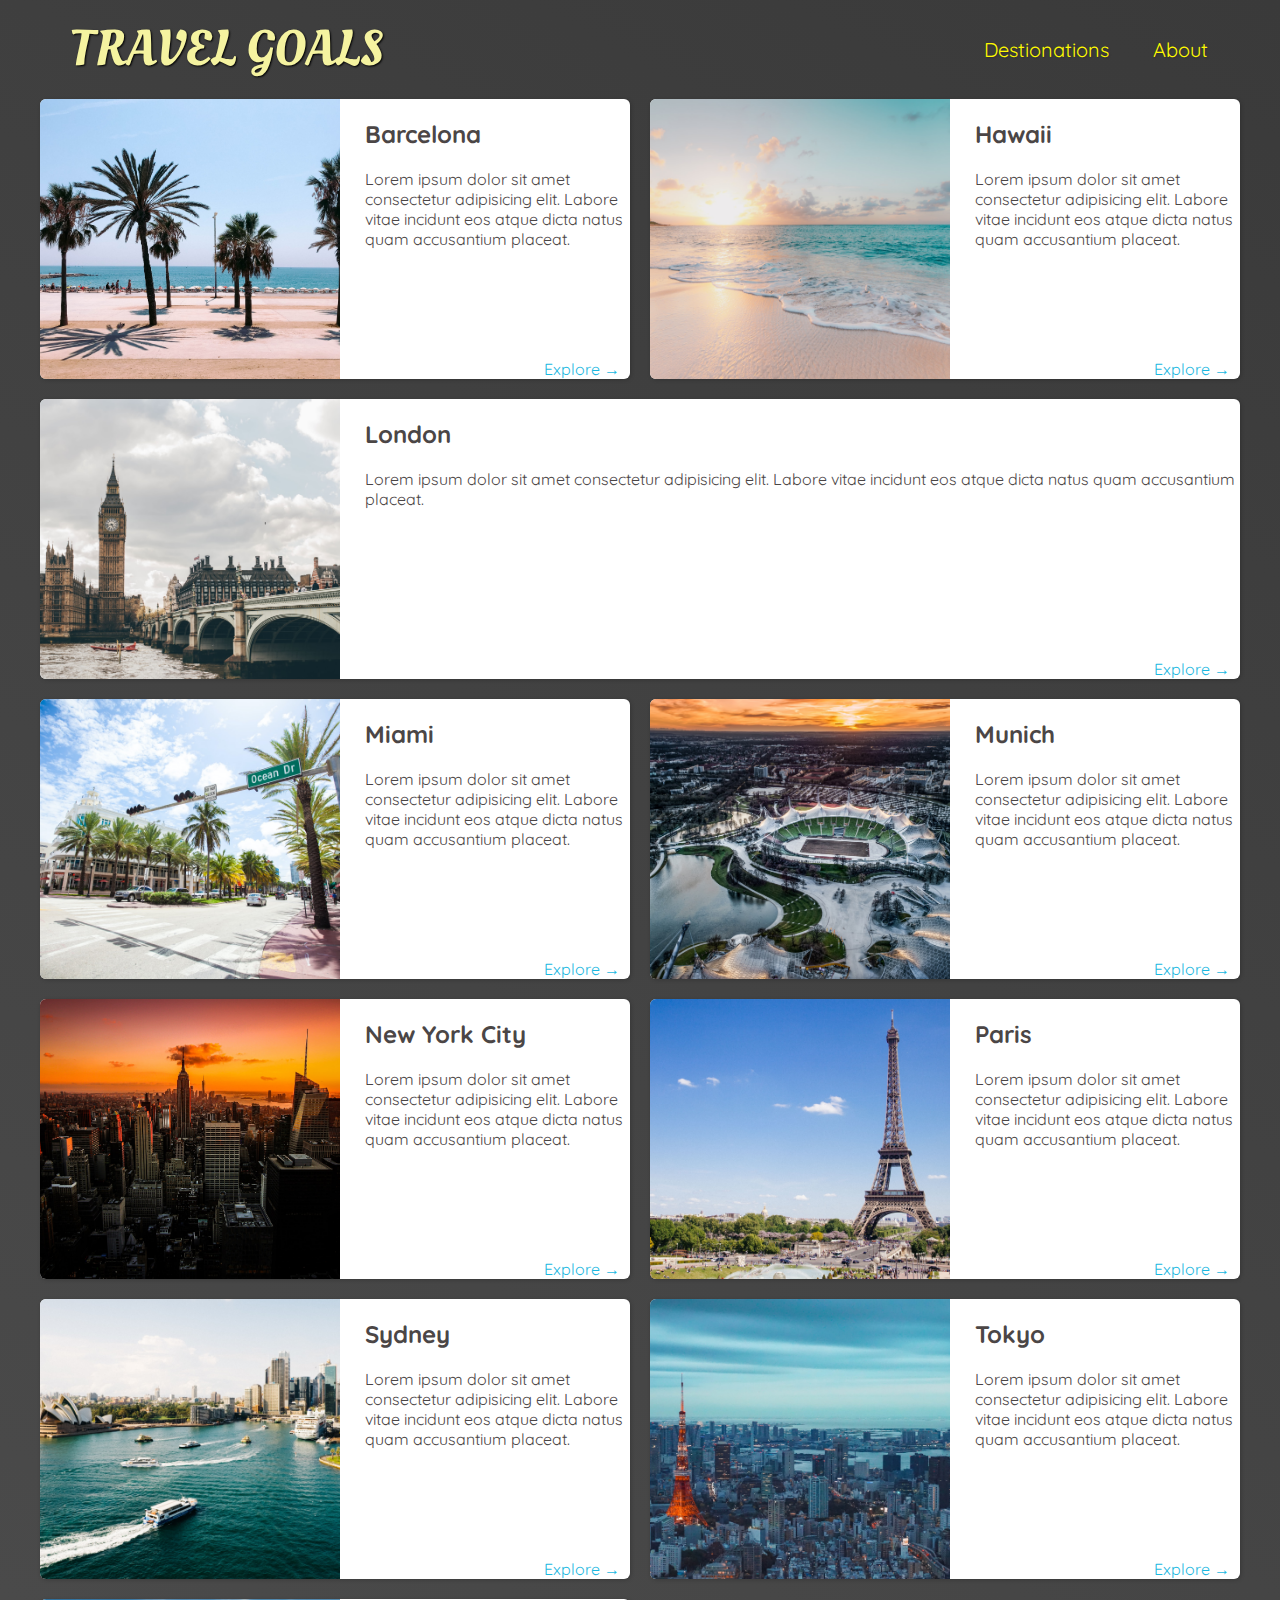
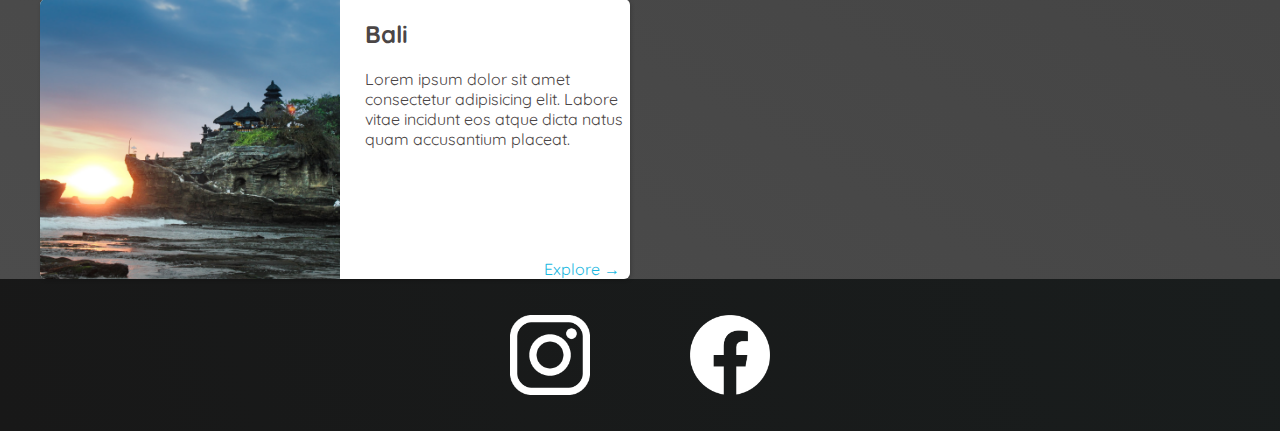
==== places.html @ cb7bf7a9 "add files day 20" ====
<!DOCTYPE html>
<html>
  <head>
    <meta charset="UTF-8" />
    <link
      href="https://fonts.googleapis.com/css2?family=Raleway:wght@700&family=Oleo+Script:wght@700&family=Quicksand:wght@300;500;700&display=swap"
      rel="stylesheet"
    />
    <link href="style/shared.css" rel="stylesheet" />
    <link href="style/places.css" rel="stylesheet" />
    <title>Travel Goals</title>
  </head>
  <body>
    <header>
      <div id="page-logo">
        <a href="index.html">Travel Goals</a>
      </div>
      <nav>
        <ul>
          <li><a href="places.html">Destionations</a></li>
          <li><a href="">About</a></li>
        </ul>
      </nav>
    </header>
    <main>
      <ul>
        <li>
          <img src="images/places/barcelona.jpg" alt="City of Barcelona" />
          <div class="item-content">
            <div>
              <h2>Barcelona</h2>
              <p>
                Lorem ipsum dolor sit amet consectetur adipisicing elit. Labore
                vitae incidunt eos atque dicta natus quam accusantium placeat.
              </p>
            </div>
            <div class="actions">
              <a href="https://en.wikipedia.org/wiki/Barcelona">Explore &#x2192</a>
            </div>
          </div>
        </li>
        <li>
          <img src="images/places/hawaii.jpg" alt="Hawaii beach" />
          <div class="item-content">
            <div>
              <h2>Hawaii</h2>
              <p>
                Lorem ipsum dolor sit amet consectetur adipisicing elit. Labore
                vitae incidunt eos atque dicta natus quam accusantium placeat.
              </p>
            </div>
            <div class="actions">
              <a href="hhttps://en.wikipedia.org/wiki/Hawaii">Explore &#x2192</a>
            </div>
          </div>
        </li>
        <li id="london">
          <img src="images/places/london.jpg" alt="London city" />
          <div class="item-content">
            <div>
              <h2>London</h2>
              <p>
                Lorem ipsum dolor sit amet consectetur adipisicing elit. Labore
                vitae incidunt eos atque dicta natus quam accusantium placeat.
              </p>
            </div>
            <div class="actions">
              <a href="https://en.wikipedia.org/wiki/London">Explore &#x2192</a>
            </div>
          </div>
        </li>
        <li>
          <img src="images/places/miami.jpg" alt="Miami streets" />
          <div class="item-content">
            <div>
              <h2>Miami</h2>
              <p>
                Lorem ipsum dolor sit amet consectetur adipisicing elit. Labore
                vitae incidunt eos atque dicta natus quam accusantium placeat.
              </p>
            </div>
            <div class="actions">
              <a href="https://en.wikipedia.org/wiki/Miami">Explore &#x2192</a>
            </div>
          </div>
        </li>
        <li>
          <img src="images/places/munich.jpg" alt="Munich football stadium" />
          <div class="item-content">
            <div>
              <h2>Munich</h2>
              <p>
                Lorem ipsum dolor sit amet consectetur adipisicing elit. Labore
                vitae incidunt eos atque dicta natus quam accusantium placeat.
              </p>
            </div>
            <div class="actions">
              <a href="https://en.wikipedia.org/wiki/Munich">Explore &#x2192</a>
            </div>
          </div>
        </li>
        <li>
          <img src="images/places/new-york-city.jpg" alt="New York City skyline" />
          <div class="item-content">
            <div>
              <h2>New York City</h2>
              <p>
                Lorem ipsum dolor sit amet consectetur adipisicing elit. Labore
                vitae incidunt eos atque dicta natus quam accusantium placeat.
              </p>
            </div>
            <div class="actions">
              <a href="https://en.wikipedia.org/wiki/New_York_City"
                >Explore &#x2192</a
              >
            </div>
          </div>
        </li>
        <li>
          <img src="images/places/paris.jpg" alt="Paris city" />
          <div class="item-content">
            <div>
              <h2>Paris</h2>
              <p>
                Lorem ipsum dolor sit amet consectetur adipisicing elit. Labore
                vitae incidunt eos atque dicta natus quam accusantium placeat.
              </p>
            </div>
            <div class="actions">
              <a href="https://en.wikipedia.org/wiki/Paris">Explore &#x2192</a>
            </div>
          </div>
        </li>
        <li>
          <img src="images/places/sydney.jpg" alt="Sydney beach" />
          <div class="item-content">
            <div>
              <h2>Sydney</h2>
              <p>
                Lorem ipsum dolor sit amet consectetur adipisicing elit. Labore
                vitae incidunt eos atque dicta natus quam accusantium placeat.
              </p>
            </div>
            <div class="actions">
              <a href="https://en.wikipedia.org/wiki/Sydney">Explore &#x2192</a>
            </div>
          </div>
        </li>
        <li>
          <img src="images/places/tokyo.jpg" alt="Tokyo skyline" />
          <div class="item-content">
            <div>
              <h2>Tokyo</h2>
              <p>
                Lorem ipsum dolor sit amet consectetur adipisicing elit. Labore
                vitae incidunt eos atque dicta natus quam accusantium placeat.
              </p>
            </div>
            <div class="actions">
              <a href="https://en.wikipedia.org/wiki/Tokyo">Explore &#x2192</a>
            </div>
          </div>
        </li>
        <li>
          <img src="images/places/bali.jpg" alt="Bali beach" />
          <div class="item-content">
            <div>
              <h2>Bali</h2>
              <p>
                Lorem ipsum dolor sit amet consectetur adipisicing elit. Labore
                vitae incidunt eos atque dicta natus quam accusantium placeat.
              </p>
            </div>
            <div class="actions">
              <a href="https://en.wikipedia.org/wiki/Bali">Explore &#x2192</a>
            </div>
          </div>
        </li>
      </ul>
    </main>
    <footer>
      <ul>
        <li>
          <a href="https://www.instagram.com">
            <img src="images/icons/insta.png" alt="Instagram"
          /></a>
        </li>
        <li>
          <a href="https://www.facebook.com">
            <img src="images/icons/facebook.png" alt="Facebook"
          /></a>
        </li>
      </ul>
    </footer>
  </body>
</html>
---- style/shared.css ----
body {
  font-family: "Quicksand", sans-serif;
  margin: 0;
}
header {
  display: flex;
  justify-content: space-between;
  align-items: center;
  padding: 15px 60px;
  position: absolute;
  width: 100%;
  top:0;
  left:0;
  box-sizing: border-box;
}
ul {
  list-style: none;
  margin: 0px;
  padding: 0px;
}
#page-logo a {
  padding: 10px;
  font-family: "Oleo Script", sans-serif;
  color: rgb(245, 243, 160);
  font-size: 50px;
  text-decoration: none;
  text-transform: uppercase;
  text-shadow: 1px 1px 2px rgb(0, 0, 0);
}

header ul {
  display: flex;
}
header li {
  margin-left: 20px;
}
header a{
  color: rgb(255, 251, 0);
  text-decoration: none;
  font-size: 20px;
  padding: 12px;
  text-shadow: 1px 1px 2px rgba(0, 0, 0, 0.2);
  border-radius: 6px;
}
header a:hover {
  color: rgb(77, 77, 77);
  background-color: rgb(255, 251, 0);
}
footer{
  background: linear-gradient(70deg, rgb(24,24,24), rgb(25,29,29));
  padding: 36px;
}
footer ul{
  display: flex;
  justify-content: center;
  /*padding: 40px;*/
}
footer li{
  width: 80px;
  height: 80px;
  margin: 0  50px;
}
footer img {
  width: 100%;
  height: 100%;
}
---- style/places.css ----
body {
  background: linear-gradient(30deg, rgb(77, 77, 77), rgb(58, 58, 58));
  color: rgb(75, 70, 70);
}

header {
  position: static;
}
main ul {
  width: 1200px;
  margin: 0 auto;
  display: grid;
  grid-template-columns: 1fr 1fr;
  row-gap: 20px;
  column-gap: 20px;
 
  
}
main li {
  display: flex;
  background-color: white;
  box-shadow: 1px 1px 4px rgba(0, 0, 0, 0.2);
  border-radius: 6px;
  overflow: hidden;
  
}

main li img {
  width: 300px;
  height: 280px;
  object-fit: cover;
}

#london {
  grid-column-start: 1;
  grid-column-end: 3;
  grid-row-start: 2;
  grid-row-end: 2;
}

.item-content {
  padding-left: 25px;
  display: flex;
  flex-direction: column;
  justify-content: space-between;
  
  
}
.actions {
  text-align: right;
}
.actions a {
  color: rgb(27, 184, 223);
  text-decoration: none;
  padding: 10px;
  border-radius: 6px;
  
}
.actions a:hover {
  background-color: rgb(114, 243, 230);
}
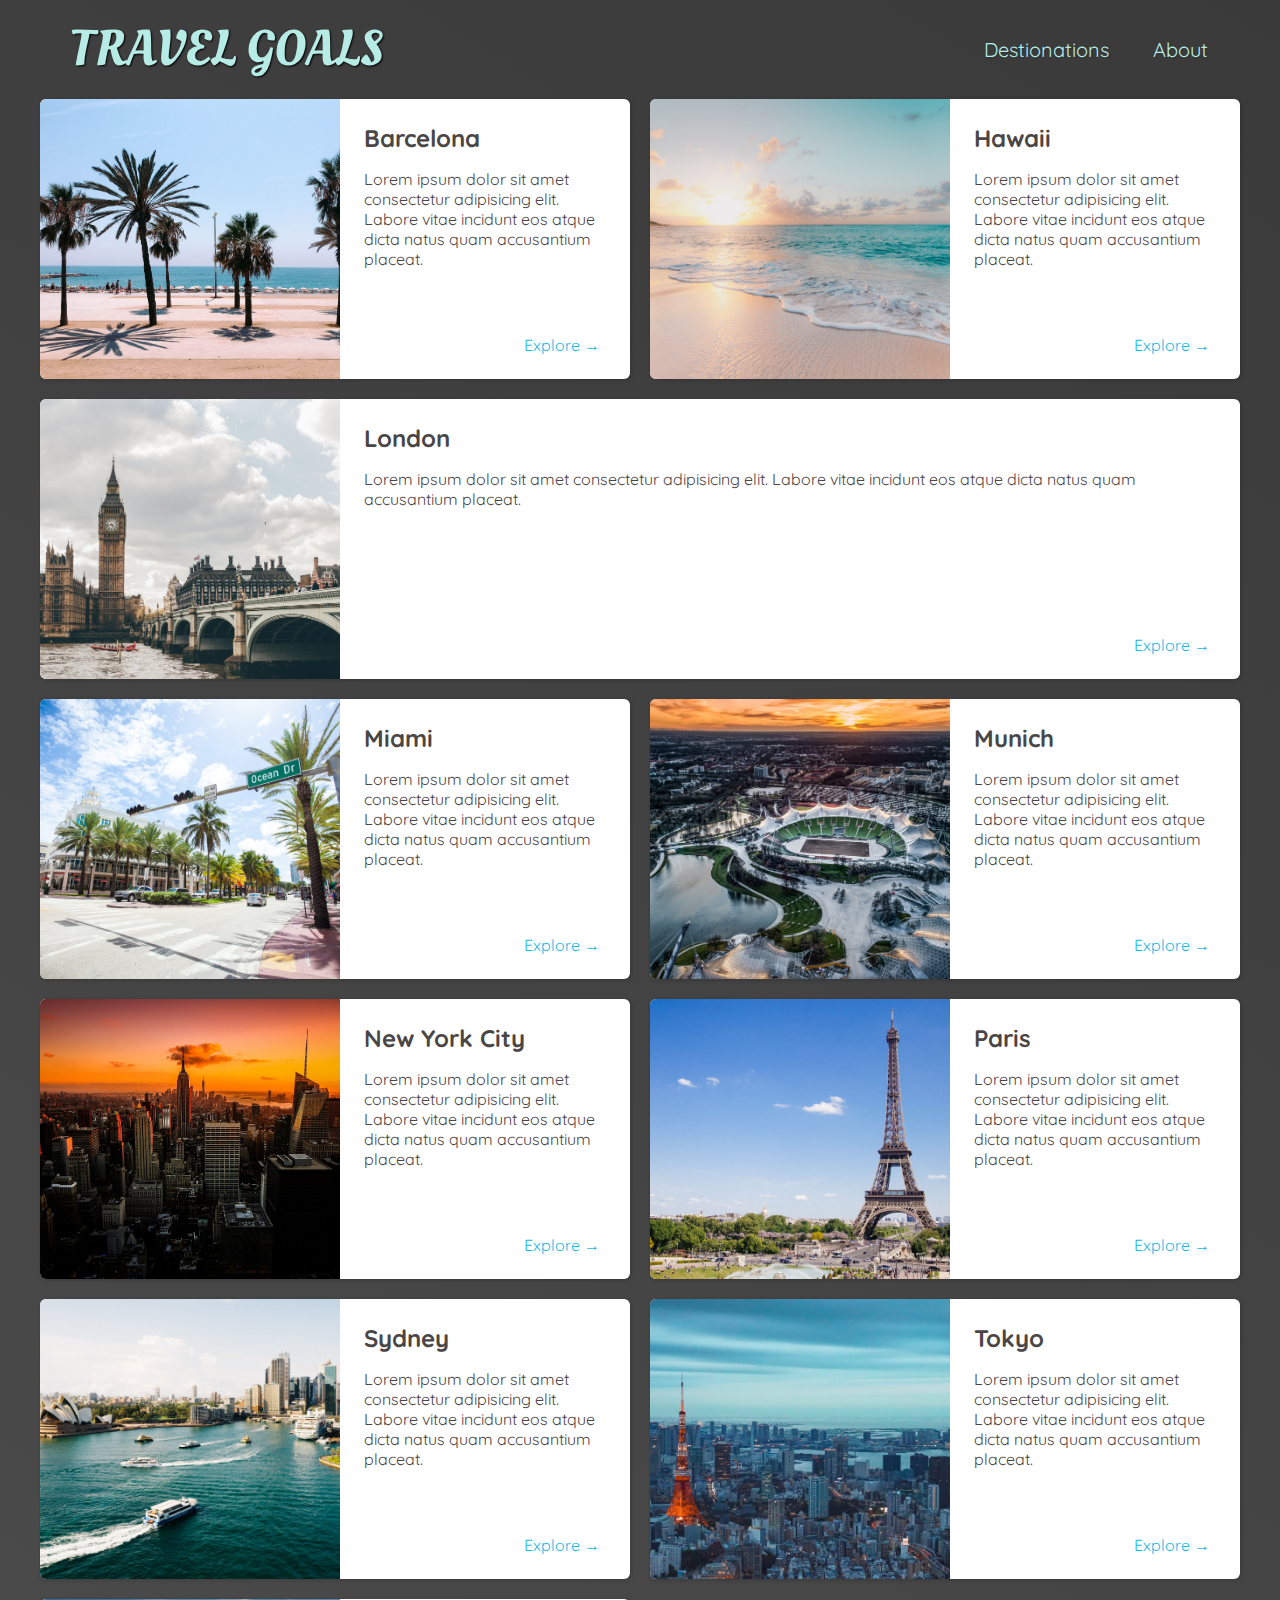
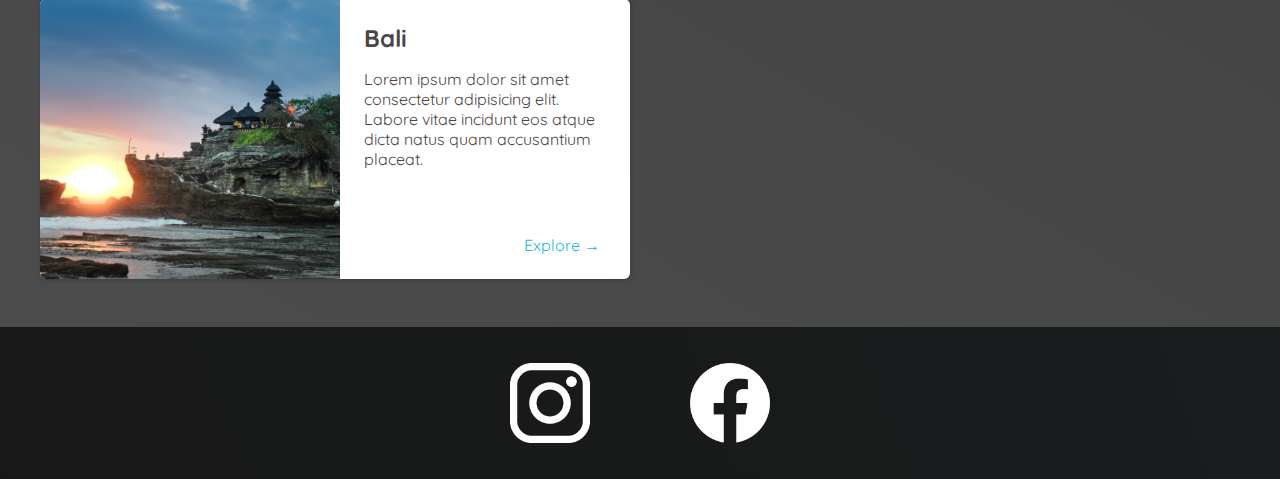
==== commit 84e052a4: "final changes" ====
--- a/places.html
+++ b/places.html
@@ -50,11 +50,11 @@
               </p>
             </div>
             <div class="actions">
-              <a href="hhttps://en.wikipedia.org/wiki/Hawaii">Explore &#x2192</a>
+              <a href="https://en.wikipedia.org/wiki/Hawaii">Explore &#x2192</a>
             </div>
           </div>
         </li>
-        <li id="london">
+        <li >
           <img src="images/places/london.jpg" alt="London city" />
           <div class="item-content">
             <div>
--- a/style/shared.css
+++ b/style/shared.css
@@ -42,7 +42,7 @@
   text-shadow: 1px 1px 2px rgba(0, 0, 0, 0.2);
   border-radius: 6px;
 }
-header a:hover {
+header nav a:hover {
   color: rgb(77, 77, 77);
   background-color: rgb(255, 251, 0);
 }
--- a/style/places.css
+++ b/style/places.css
@@ -1,20 +1,27 @@
 body {
   background: linear-gradient(30deg, rgb(77, 77, 77), rgb(58, 58, 58));
   color: rgb(75, 70, 70);
+}
+#page-logo a {
+  color: rgb(183, 235, 230);
 }
 
 header {
   position: static;
 }
+header a {
+  color: rgb(183, 235, 230);
+}
+header nav a:hover {
+  background-color: rgb(183, 230, 235);
+  color: rgb(59, 59, 59);
+}
 main ul {
   width: 1200px;
-  margin: 0 auto;
+  margin: 0 auto 48px auto;
   display: grid;
   grid-template-columns: 1fr 1fr;
-  row-gap: 20px;
-  column-gap: 20px;
- 
-  
+  gap: 20px 20px;
 }
 main li {
   display: flex;
@@ -22,7 +29,6 @@
   box-shadow: 1px 1px 4px rgba(0, 0, 0, 0.2);
   border-radius: 6px;
   overflow: hidden;
-  
 }
 
 main li img {
@@ -31,20 +37,18 @@
   object-fit: cover;
 }
 
-#london {
-  grid-column-start: 1;
-  grid-column-end: 3;
-  grid-row-start: 2;
-  grid-row-end: 2;
+li:nth-of-type(3) {
+  grid-column: 1 / span 2;
 }
 
 .item-content {
-  padding-left: 25px;
+  padding:24px;
   display: flex;
   flex-direction: column;
   justify-content: space-between;
-  
-  
+}
+.item-content h2 {
+  margin: 0px;
 }
 .actions {
   text-align: right;
@@ -52,10 +56,9 @@
 .actions a {
   color: rgb(27, 184, 223);
   text-decoration: none;
-  padding: 10px;
+  padding: 6px;
   border-radius: 6px;
-  
 }
 .actions a:hover {
-  background-color: rgb(114, 243, 230);
+  background-color: rgb(235, 253, 255);
 }
